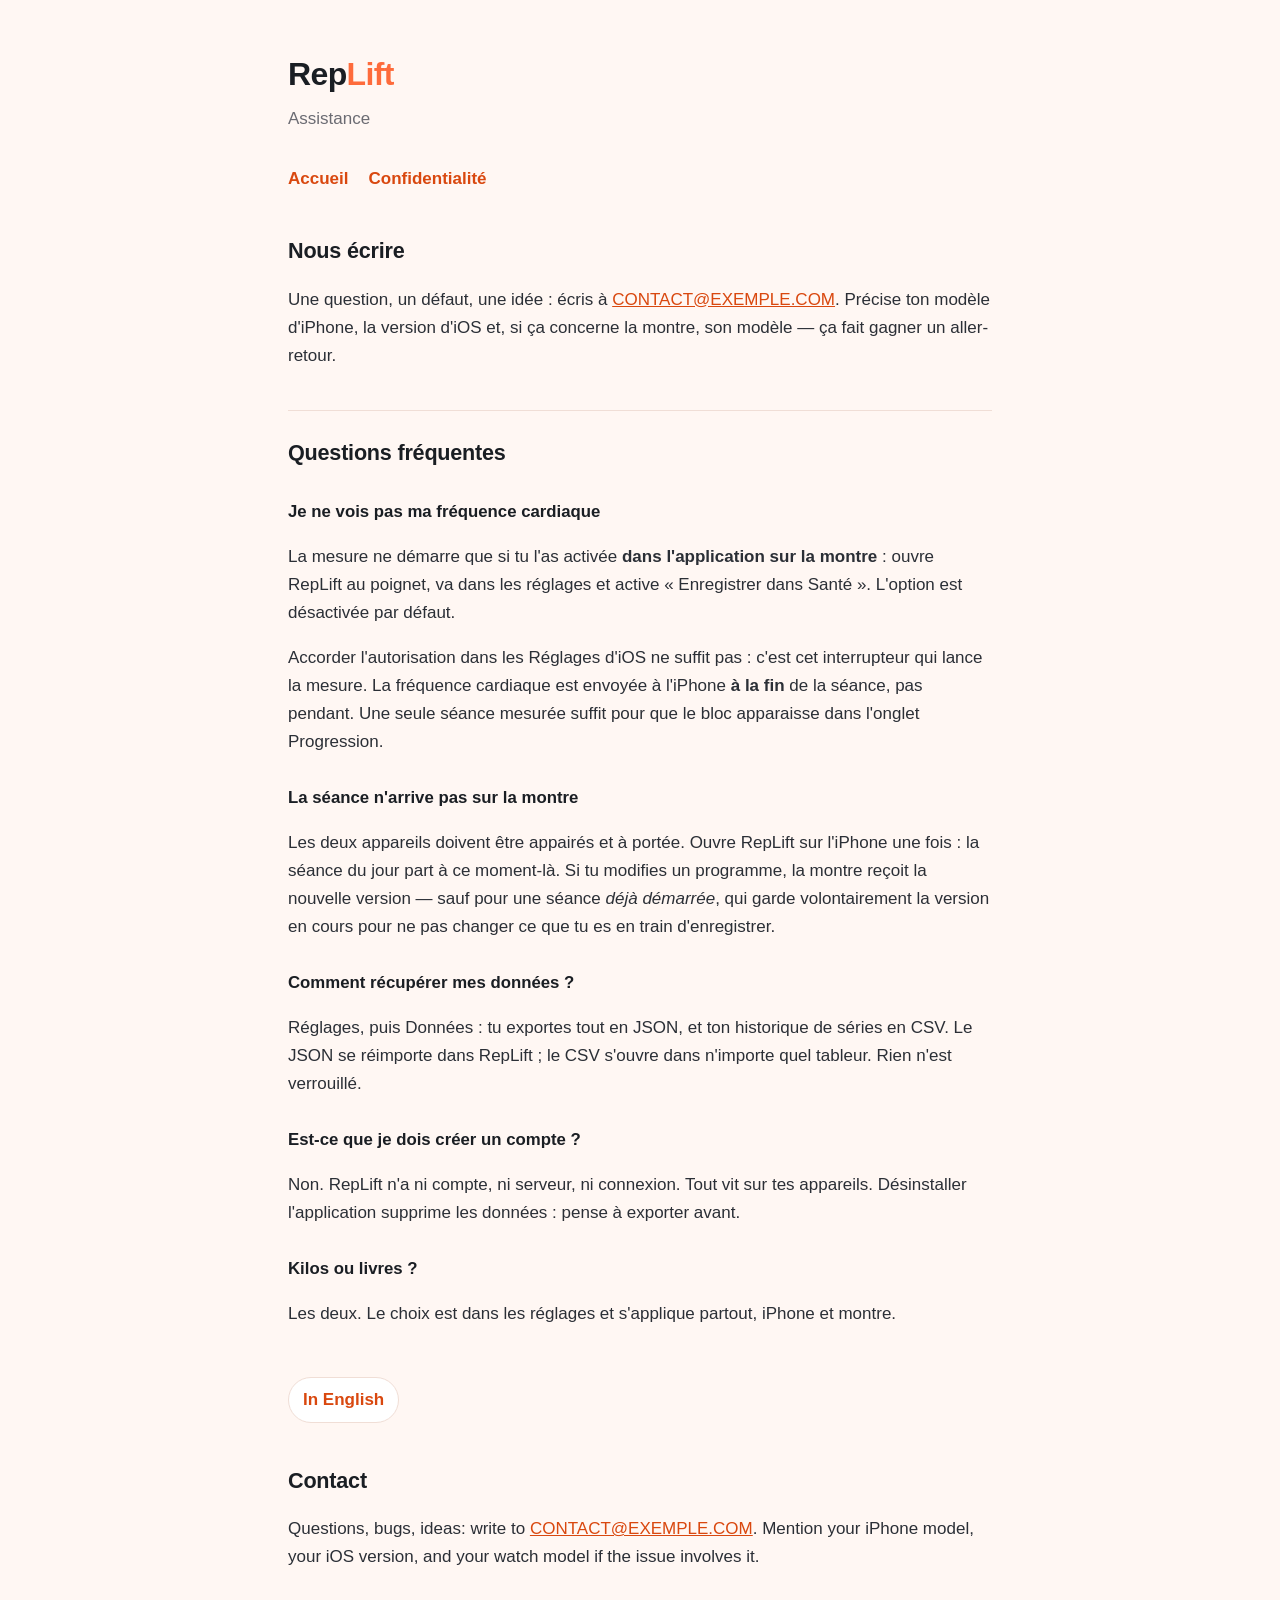
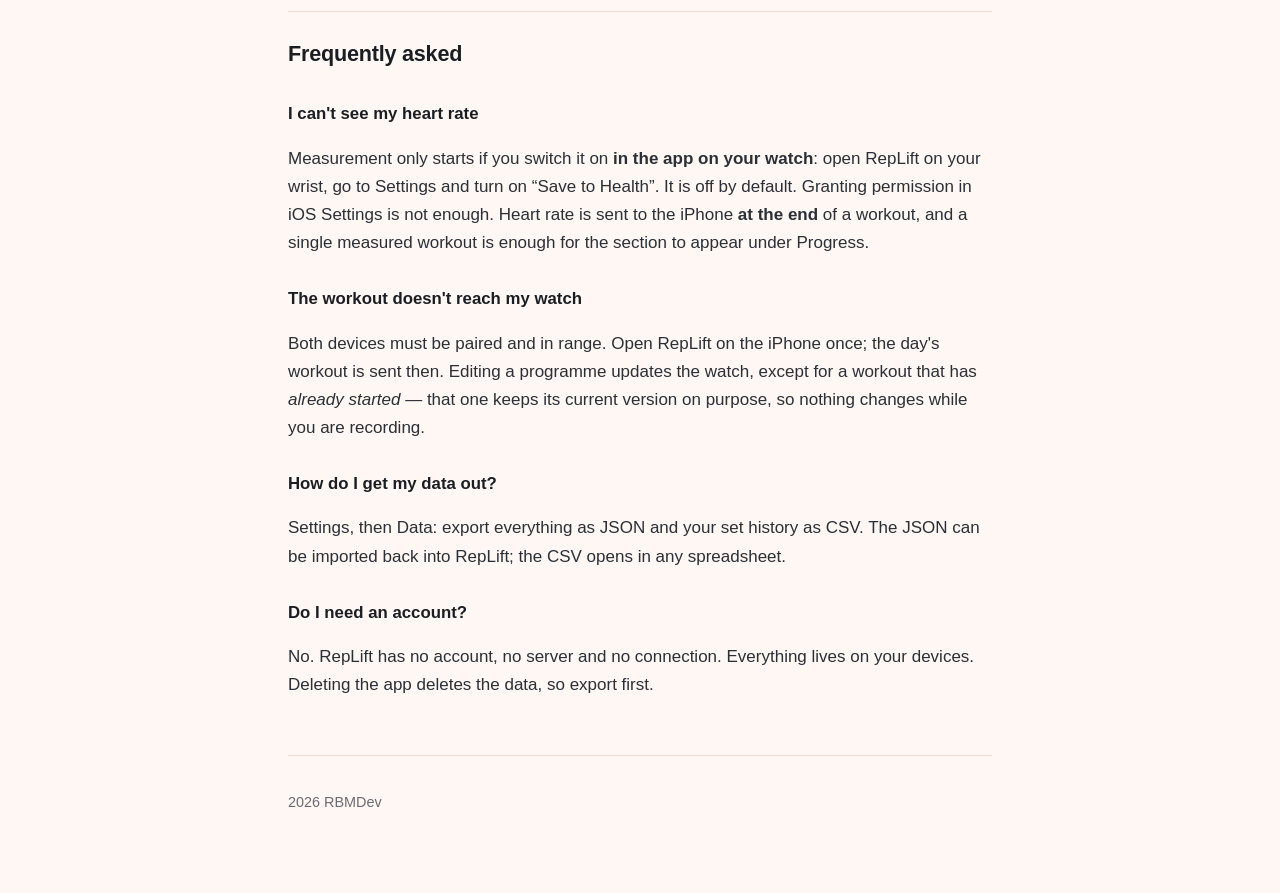
==== assistance.html @ a3e42a58 "Publier les pages exigées par l'App Store Trois pages en HTML simple, sans dépendance : accueil, ass" ====
<!doctype html>
<html lang="fr">
<head>
<meta charset="utf-8">
<meta name="viewport" content="width=device-width, initial-scale=1">
<title>Assistance — RepLift</title>
<meta name="description" content="Aide et contact pour RepLift : Apple Watch, fréquence cardiaque, sauvegardes.">
<link rel="stylesheet" href="style.css">
</head>
<body>
<div class="page">

<header>
  <h1 class="marque">Rep<span>Lift</span></h1>
  <p class="bandeau">Assistance</p>
</header>

<nav>
  <a href="index.html">Accueil</a>
  <a href="confidentialite.html">Confidentialité</a>
</nav>

<section>
  <h2>Nous écrire</h2>
  <p>
    Une question, un défaut, une idée : écris à
    <a href="mailto:CONTACT@EXEMPLE.COM">CONTACT@EXEMPLE.COM</a>.
    Précise ton modèle d'iPhone, la version d'iOS et, si ça concerne la montre,
    son modèle — ça fait gagner un aller-retour.
  </p>

  <h2>Questions fréquentes</h2>

  <h3>Je ne vois pas ma fréquence cardiaque</h3>
  <p>
    La mesure ne démarre que si tu l'as activée <strong>dans l'application sur
    la montre</strong> : ouvre RepLift au poignet, va dans les réglages et
    active « Enregistrer dans Santé ». L'option est désactivée par défaut.
  </p>
  <p>
    Accorder l'autorisation dans les Réglages d'iOS ne suffit pas : c'est cet
    interrupteur qui lance la mesure. La fréquence cardiaque est envoyée à
    l'iPhone <strong>à la fin</strong> de la séance, pas pendant. Une seule
    séance mesurée suffit pour que le bloc apparaisse dans l'onglet Progression.
  </p>

  <h3>La séance n'arrive pas sur la montre</h3>
  <p>
    Les deux appareils doivent être appairés et à portée. Ouvre RepLift sur
    l'iPhone une fois : la séance du jour part à ce moment-là. Si tu modifies
    un programme, la montre reçoit la nouvelle version — sauf pour une séance
    <em>déjà démarrée</em>, qui garde volontairement la version en cours pour
    ne pas changer ce que tu es en train d'enregistrer.
  </p>

  <h3>Comment récupérer mes données ?</h3>
  <p>
    Réglages, puis Données : tu exportes tout en JSON, et ton historique de
    séries en CSV. Le JSON se réimporte dans RepLift ; le CSV s'ouvre dans
    n'importe quel tableur. Rien n'est verrouillé.
  </p>

  <h3>Est-ce que je dois créer un compte ?</h3>
  <p>
    Non. RepLift n'a ni compte, ni serveur, ni connexion. Tout vit sur tes
    appareils. Désinstaller l'application supprime les données : pense à
    exporter avant.
  </p>

  <h3>Kilos ou livres ?</h3>
  <p>
    Les deux. Le choix est dans les réglages et s'applique partout, iPhone et
    montre.
  </p>
</section>

<a class="langue" href="#english">In English</a>

<section id="english" lang="en">
  <h2>Contact</h2>
  <p>
    Questions, bugs, ideas: write to
    <a href="mailto:CONTACT@EXEMPLE.COM">CONTACT@EXEMPLE.COM</a>.
    Mention your iPhone model, your iOS version, and your watch model if the
    issue involves it.
  </p>

  <h2>Frequently asked</h2>

  <h3>I can't see my heart rate</h3>
  <p>
    Measurement only starts if you switch it on <strong>in the app on your
    watch</strong>: open RepLift on your wrist, go to Settings and turn on
    “Save to Health”. It is off by default. Granting permission in iOS Settings
    is not enough. Heart rate is sent to the iPhone <strong>at the end</strong>
    of a workout, and a single measured workout is enough for the section to
    appear under Progress.
  </p>

  <h3>The workout doesn't reach my watch</h3>
  <p>
    Both devices must be paired and in range. Open RepLift on the iPhone once;
    the day's workout is sent then. Editing a programme updates the watch,
    except for a workout that has <em>already started</em> — that one keeps its
    current version on purpose, so nothing changes while you are recording.
  </p>

  <h3>How do I get my data out?</h3>
  <p>
    Settings, then Data: export everything as JSON and your set history as CSV.
    The JSON can be imported back into RepLift; the CSV opens in any
    spreadsheet.
  </p>

  <h3>Do I need an account?</h3>
  <p>
    No. RepLift has no account, no server and no connection. Everything lives on
    your devices. Deleting the app deletes the data, so export first.
  </p>
</section>

<footer>
  <p>2026 RBMDev</p>
</footer>

</div>
</body>
</html>
---- style.css ----
/* Palette reprise de l'application : corail #FE6B3B, encre #1A1E23. */
:root {
  --accent: #D9480F;          /* corail assombri : 4,6:1 sur le fond clair */
  --accent-vif: #FE6B3B;
  --encre: #1A1E23;
  --texte: #2B2F36;
  --discret: #6B6B72;
  --fond: #FFF7F3;
  --carte: #FFFFFF;
  --bordure: #F0DED6;
}
@media (prefers-color-scheme: dark) {
  :root {
    --accent: #FF8A5F;
    --accent-vif: #FE6B3B;
    --encre: #F5F5F7;
    --texte: #D8D8DE;
    --discret: #9A9AA2;
    --fond: #0B0B0D;
    --carte: #16161A;
    --bordure: #27272E;
  }
}
* { box-sizing: border-box; }
body {
  margin: 0;
  padding: 0 16px 64px;
  background: var(--fond);
  color: var(--texte);
  font: 17px/1.65 -apple-system, BlinkMacSystemFont, "Segoe UI", Roboto, Helvetica, Arial, sans-serif;
  -webkit-text-size-adjust: 100%;
}
.page { max-width: 44rem; margin: 0 auto; }
header { padding: 48px 0 8px; }
.marque {
  font-size: 2rem; font-weight: 800; letter-spacing: -0.02em;
  color: var(--encre); margin: 0;
}
.marque span { color: var(--accent-vif); }
.bandeau { color: var(--discret); margin: 4px 0 0; }
nav { margin: 24px 0 8px; display: flex; flex-wrap: wrap; gap: 8px 20px; }
nav a { color: var(--accent); text-decoration: none; font-weight: 600; }
nav a:hover { text-decoration: underline; }
h2 {
  color: var(--encre); font-size: 1.35rem; letter-spacing: -0.01em;
  margin: 40px 0 8px; padding-top: 24px; border-top: 1px solid var(--bordure);
}
h3 { color: var(--encre); font-size: 1.05rem; margin: 28px 0 4px; }
section > h2:first-child { border-top: none; padding-top: 0; }
.carte {
  background: var(--carte); border: 1px solid var(--bordure);
  border-radius: 14px; padding: 4px 20px 20px; margin: 20px 0;
}
a { color: var(--accent); }
ul { padding-left: 1.2em; }
li { margin: 6px 0; }
.langue {
  display: inline-block; margin: 32px 0 0; padding: 8px 14px;
  border: 1px solid var(--bordure); border-radius: 999px;
  background: var(--carte); text-decoration: none; font-weight: 600;
}
footer {
  margin-top: 56px; padding-top: 20px; border-top: 1px solid var(--bordure);
  color: var(--discret); font-size: 0.9rem;
}
code {
  background: var(--carte); border: 1px solid var(--bordure);
  border-radius: 6px; padding: 1px 6px; font-size: 0.9em;
}
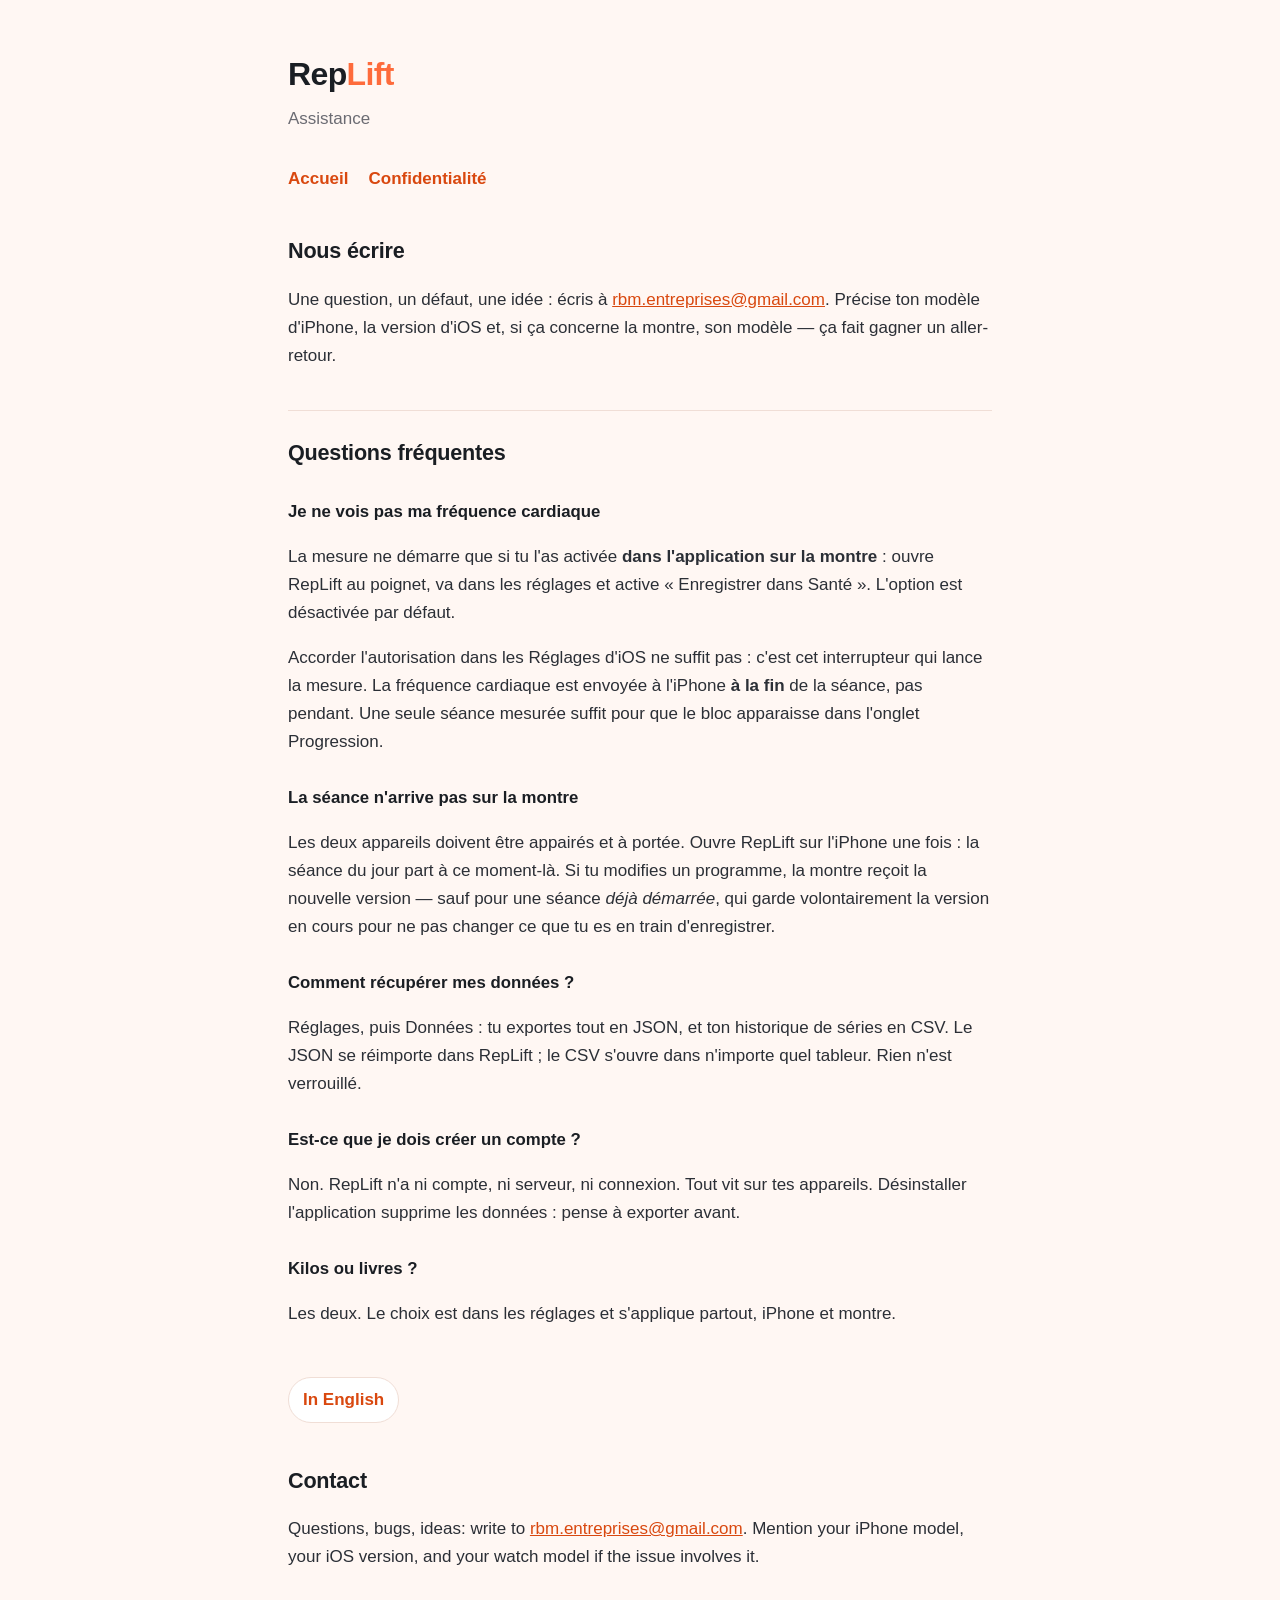
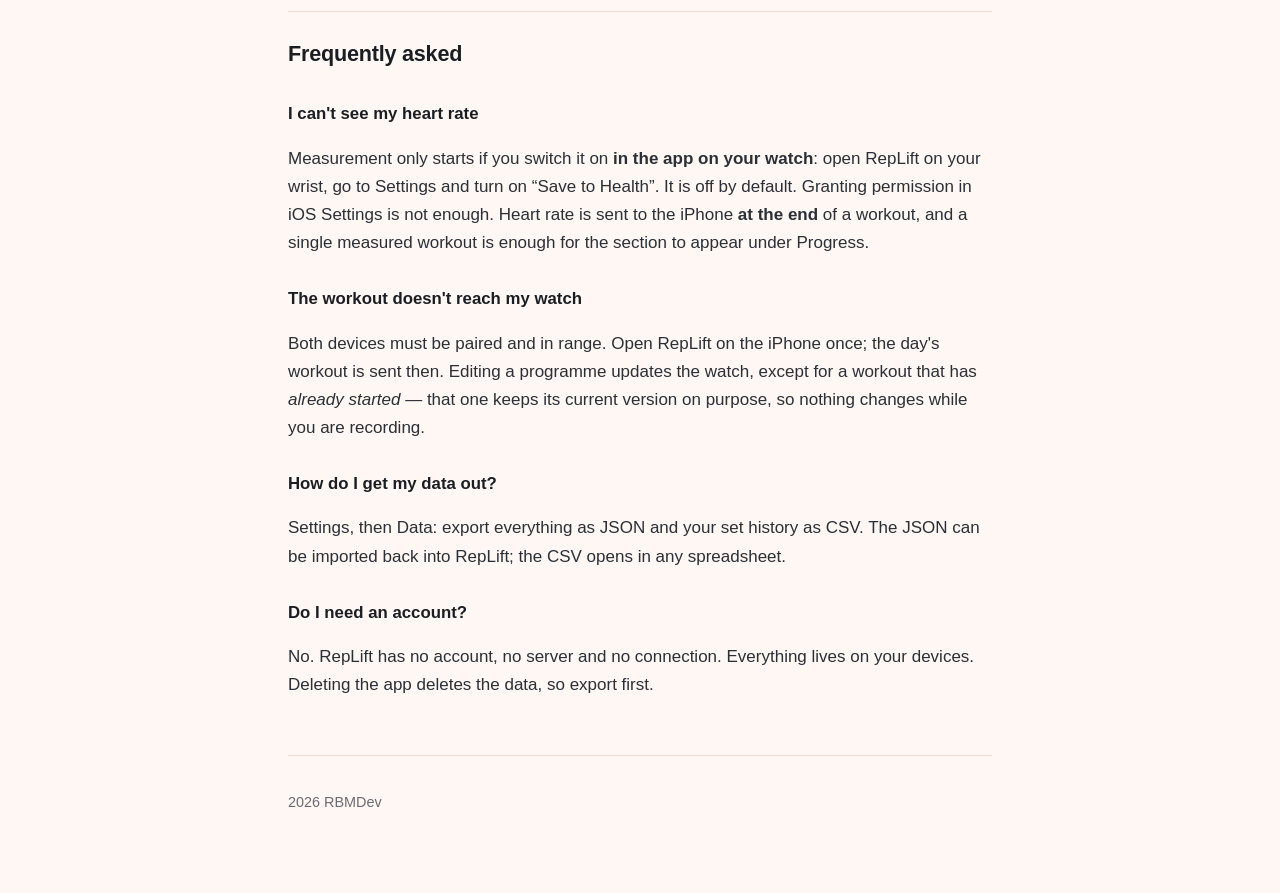
==== commit 58e3464d: "Mettre l'adresse de contact sur les pages publiques Une page d'assistance sans adresse joignable est" ====
--- a/assistance.html
+++ b/assistance.html
@@ -24,7 +24,7 @@
   <h2>Nous écrire</h2>
   <p>
     Une question, un défaut, une idée : écris à
-    <a href="mailto:CONTACT@EXEMPLE.COM">CONTACT@EXEMPLE.COM</a>.
+    <a href="mailto:rbm.entreprises@gmail.com">rbm.entreprises@gmail.com</a>.
     Précise ton modèle d'iPhone, la version d'iOS et, si ça concerne la montre,
     son modèle — ça fait gagner un aller-retour.
   </p>
@@ -80,7 +80,7 @@
   <h2>Contact</h2>
   <p>
     Questions, bugs, ideas: write to
-    <a href="mailto:CONTACT@EXEMPLE.COM">CONTACT@EXEMPLE.COM</a>.
+    <a href="mailto:rbm.entreprises@gmail.com">rbm.entreprises@gmail.com</a>.
     Mention your iPhone model, your iOS version, and your watch model if the
     issue involves it.
   </p>
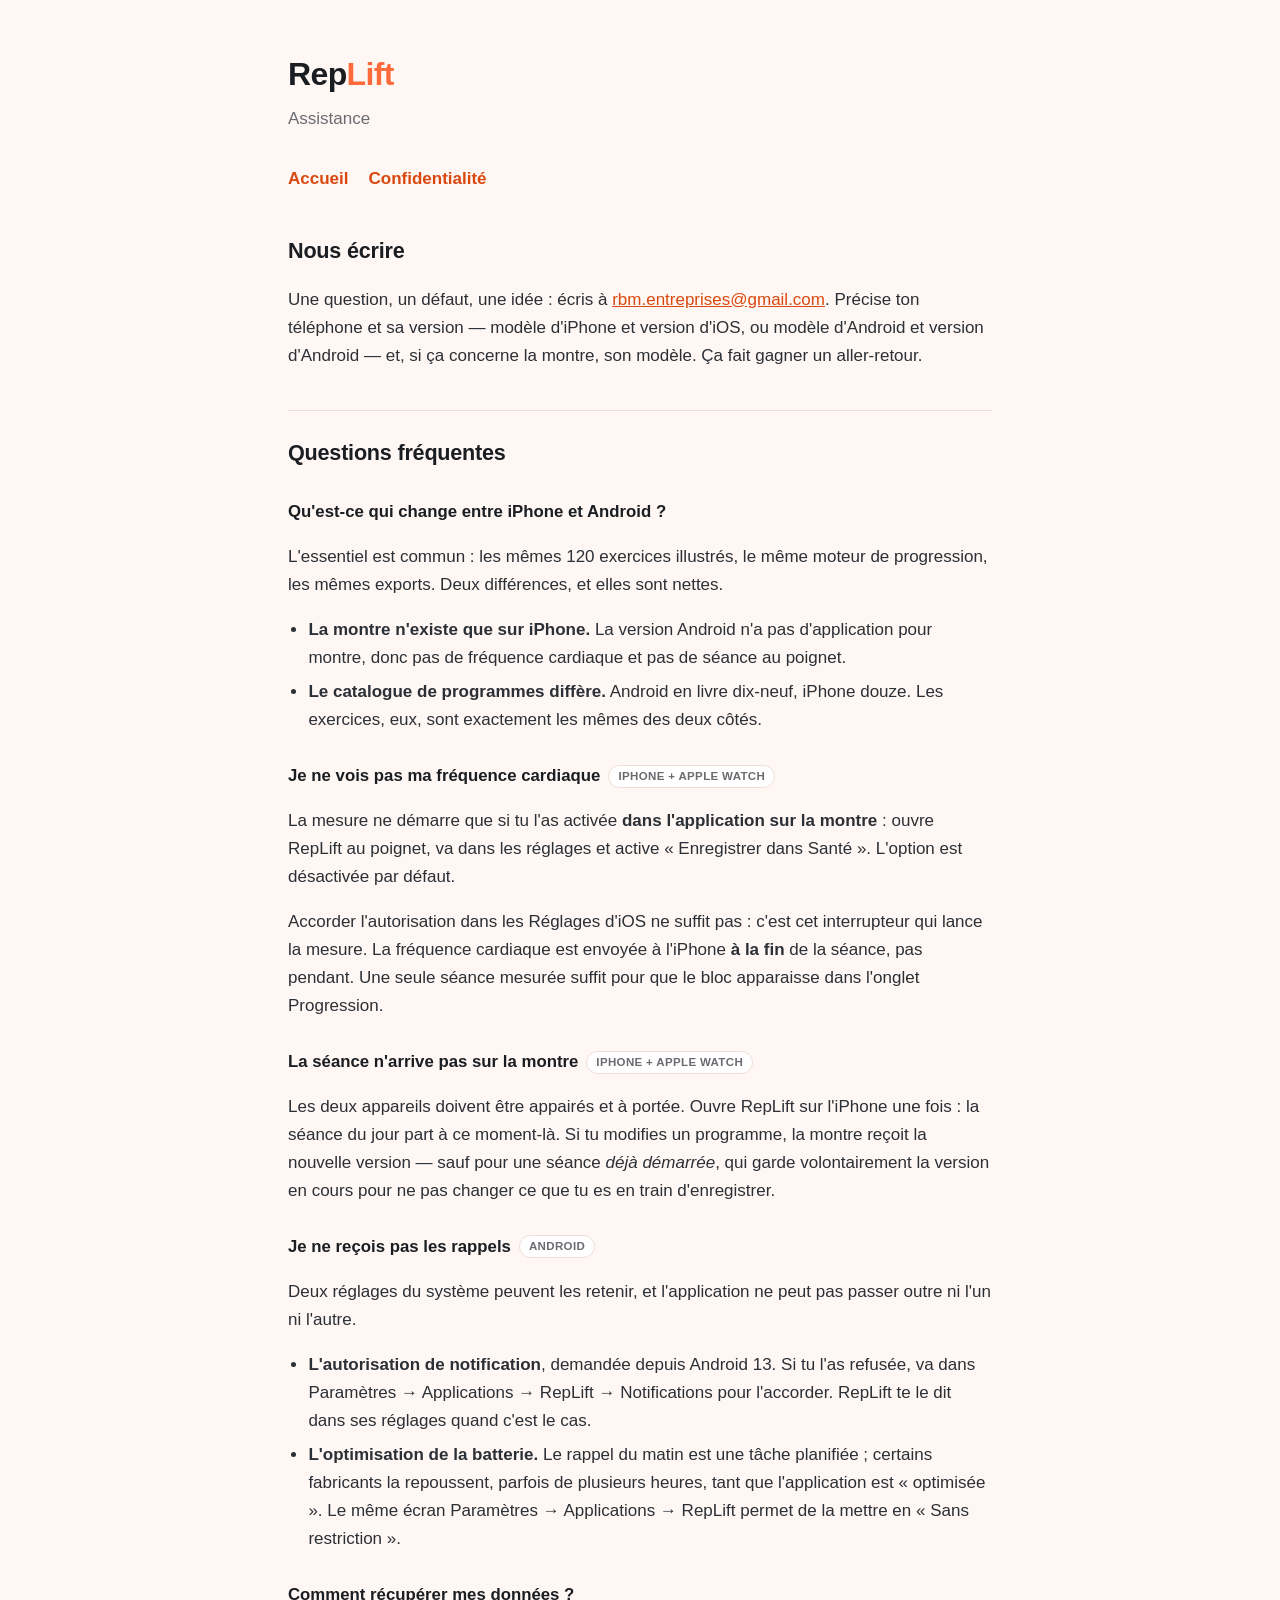
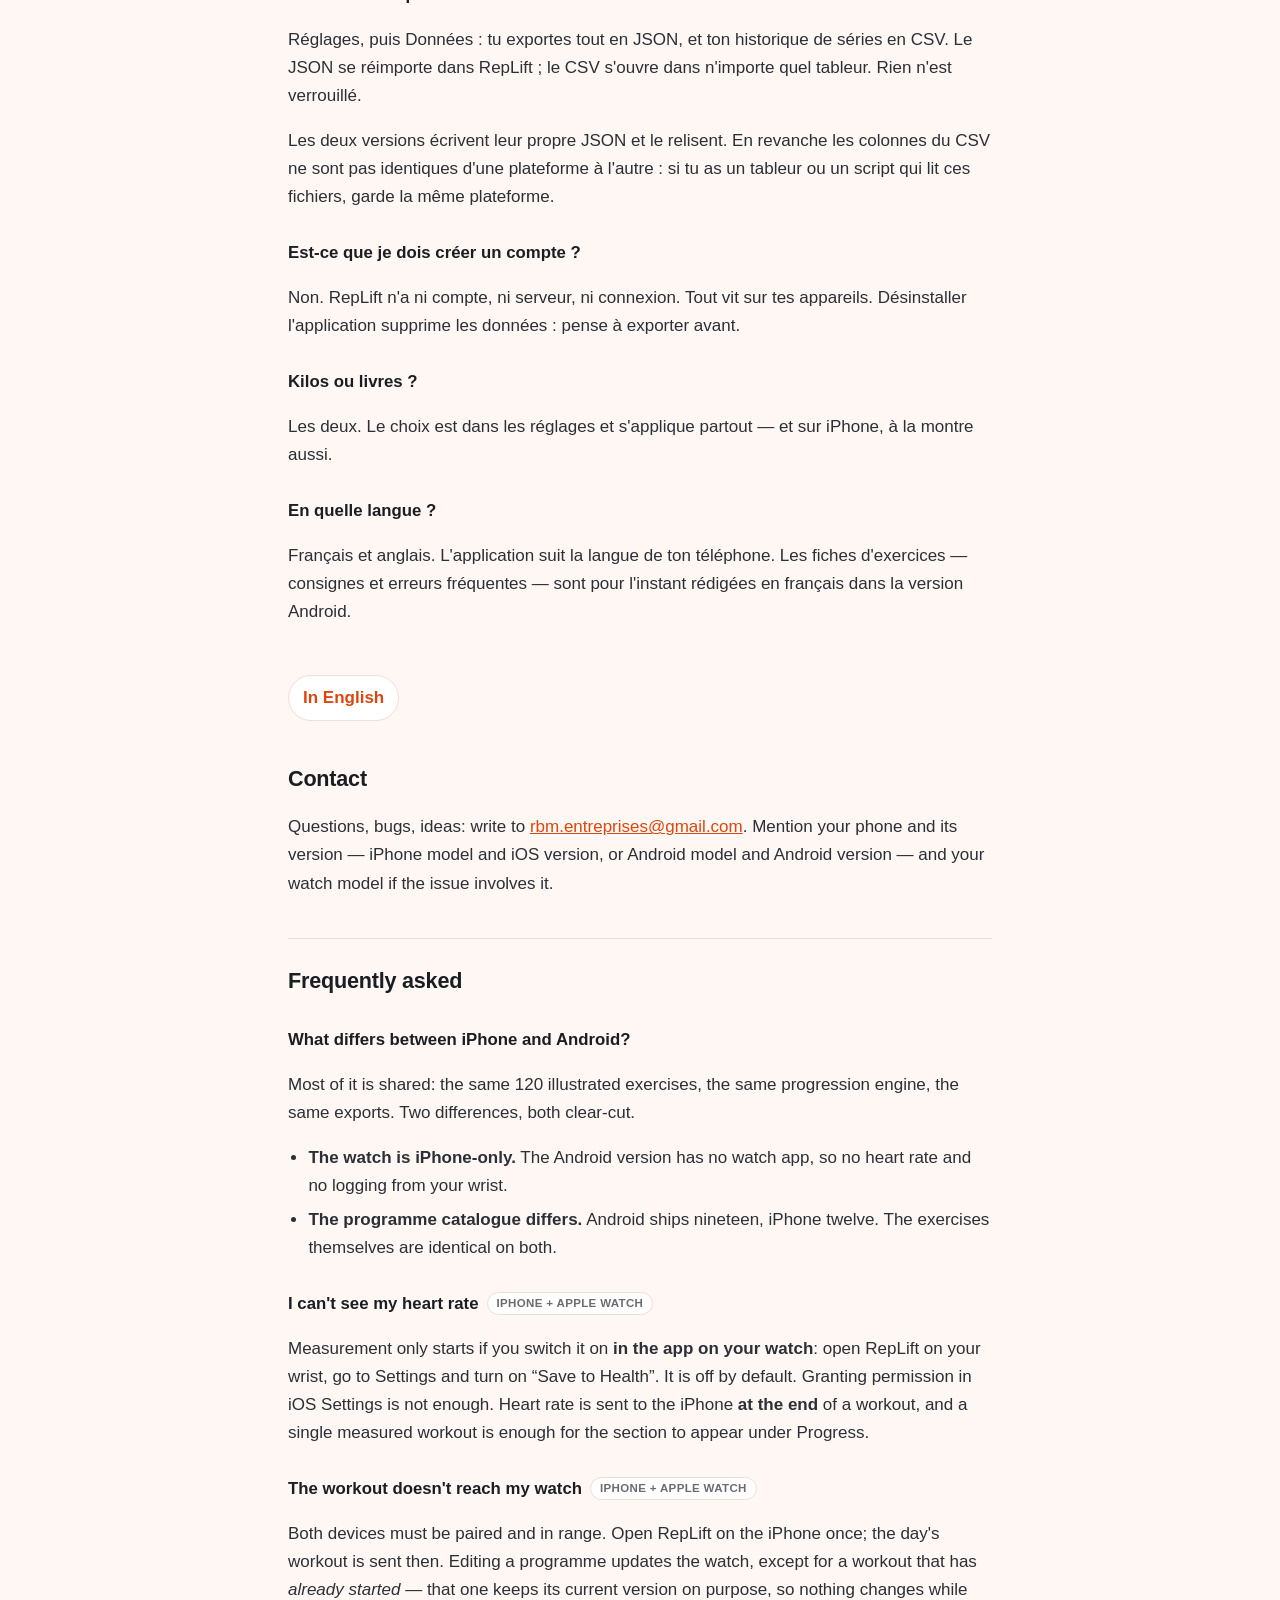
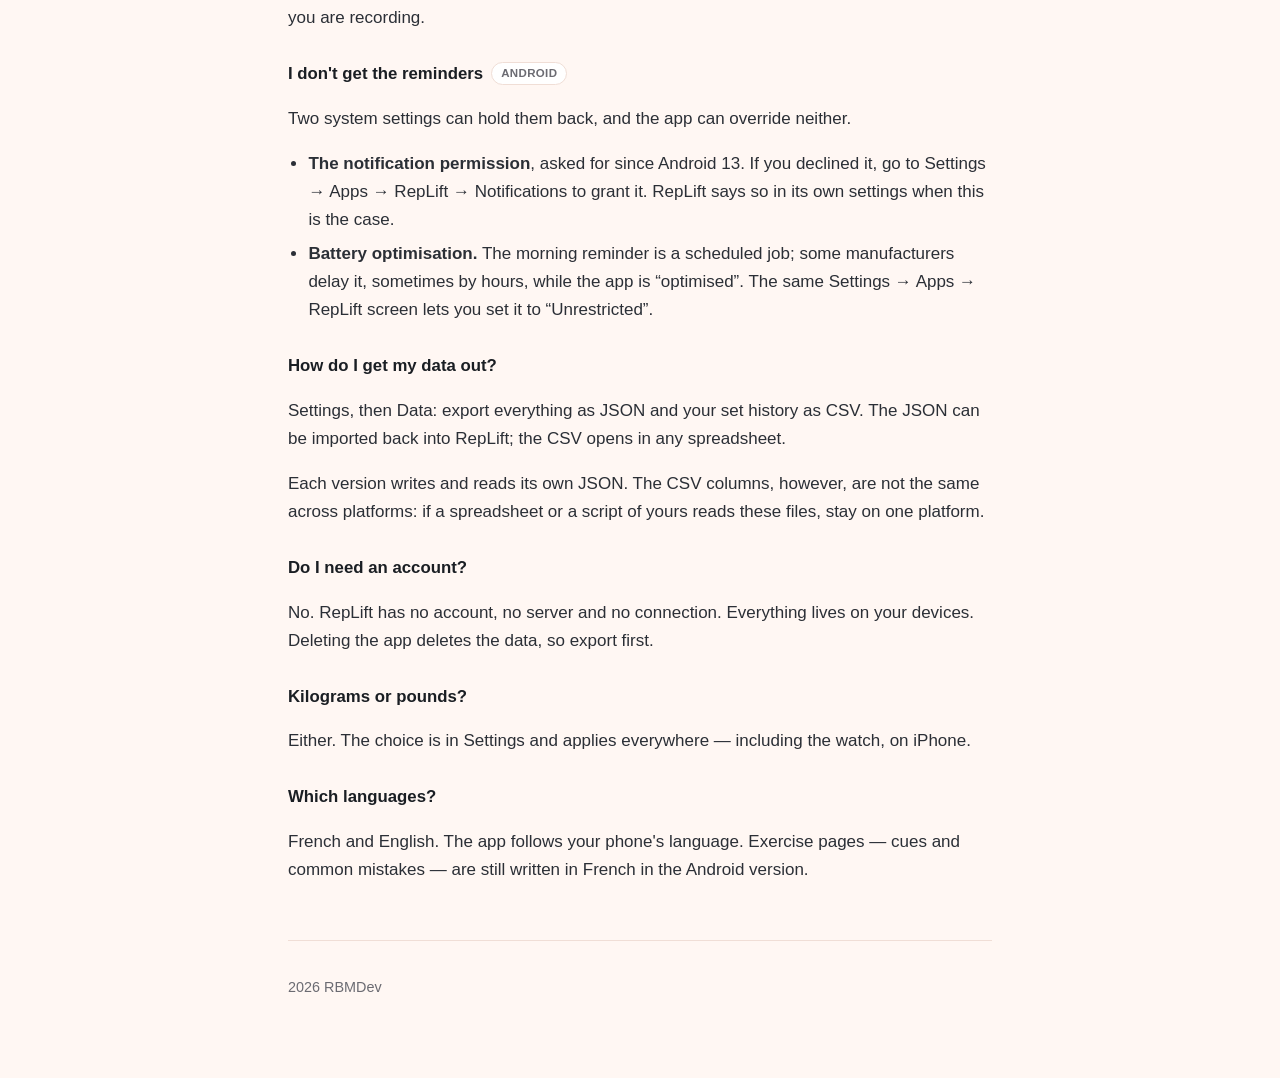
==== commit d9d69ad6: "Valoir aussi pour Android Les pages servaient une application iPhone et une montre ; elles servent m" ====
--- a/assistance.html
+++ b/assistance.html
@@ -4,7 +4,7 @@
 <meta charset="utf-8">
 <meta name="viewport" content="width=device-width, initial-scale=1">
 <title>Assistance — RepLift</title>
-<meta name="description" content="Aide et contact pour RepLift : Apple Watch, fréquence cardiaque, sauvegardes.">
+<meta name="description" content="Aide et contact pour RepLift sur iPhone, Apple Watch et Android : rappels, fréquence cardiaque, sauvegardes.">
 <link rel="stylesheet" href="style.css">
 </head>
 <body>
@@ -25,13 +25,32 @@
   <p>
     Une question, un défaut, une idée : écris à
     <a href="mailto:rbm.entreprises@gmail.com">rbm.entreprises@gmail.com</a>.
-    Précise ton modèle d'iPhone, la version d'iOS et, si ça concerne la montre,
-    son modèle — ça fait gagner un aller-retour.
+    Précise ton téléphone et sa version — modèle d'iPhone et version d'iOS, ou
+    modèle d'Android et version d'Android — et, si ça concerne la montre, son
+    modèle. Ça fait gagner un aller-retour.
   </p>
 
   <h2>Questions fréquentes</h2>
 
-  <h3>Je ne vois pas ma fréquence cardiaque</h3>
+  <h3>Qu'est-ce qui change entre iPhone et Android ?</h3>
+  <p>
+    L'essentiel est commun : les mêmes 120 exercices illustrés, le même moteur
+    de progression, les mêmes exports. Deux différences, et elles sont nettes.
+  </p>
+  <ul>
+    <li>
+      <strong>La montre n'existe que sur iPhone.</strong> La version Android
+      n'a pas d'application pour montre, donc pas de fréquence cardiaque et
+      pas de séance au poignet.
+    </li>
+    <li>
+      <strong>Le catalogue de programmes diffère.</strong> Android en livre
+      dix-neuf, iPhone douze. Les exercices, eux, sont exactement les mêmes des
+      deux côtés.
+    </li>
+  </ul>
+
+  <h3>Je ne vois pas ma fréquence cardiaque<span class="plateforme">iPhone + Apple Watch</span></h3>
   <p>
     La mesure ne démarre que si tu l'as activée <strong>dans l'application sur
     la montre</strong> : ouvre RepLift au poignet, va dans les réglages et
@@ -44,7 +63,7 @@
     séance mesurée suffit pour que le bloc apparaisse dans l'onglet Progression.
   </p>
 
-  <h3>La séance n'arrive pas sur la montre</h3>
+  <h3>La séance n'arrive pas sur la montre<span class="plateforme">iPhone + Apple Watch</span></h3>
   <p>
     Les deux appareils doivent être appairés et à portée. Ouvre RepLift sur
     l'iPhone une fois : la séance du jour part à ce moment-là. Si tu modifies
@@ -53,12 +72,38 @@
     ne pas changer ce que tu es en train d'enregistrer.
   </p>
 
+  <h3>Je ne reçois pas les rappels<span class="plateforme">Android</span></h3>
+  <p>
+    Deux réglages du système peuvent les retenir, et l'application ne peut pas
+    passer outre ni l'un ni l'autre.
+  </p>
+  <ul>
+    <li>
+      <strong>L'autorisation de notification</strong>, demandée depuis
+      Android&nbsp;13. Si tu l'as refusée, va dans Paramètres → Applications →
+      RepLift → Notifications pour l'accorder. RepLift te le dit dans ses
+      réglages quand c'est le cas.
+    </li>
+    <li>
+      <strong>L'optimisation de la batterie.</strong> Le rappel du matin est
+      une tâche planifiée ; certains fabricants la repoussent, parfois de
+      plusieurs heures, tant que l'application est « optimisée ». Le même écran
+      Paramètres → Applications → RepLift permet de la mettre en « Sans
+      restriction ».
+    </li>
+  </ul>
+
   <h3>Comment récupérer mes données ?</h3>
   <p>
     Réglages, puis Données : tu exportes tout en JSON, et ton historique de
     séries en CSV. Le JSON se réimporte dans RepLift ; le CSV s'ouvre dans
     n'importe quel tableur. Rien n'est verrouillé.
   </p>
+  <p>
+    Les deux versions écrivent leur propre JSON et le relisent. En revanche les
+    colonnes du CSV ne sont pas identiques d'une plateforme à l'autre : si tu
+    as un tableur ou un script qui lit ces fichiers, garde la même plateforme.
+  </p>
 
   <h3>Est-ce que je dois créer un compte ?</h3>
   <p>
@@ -69,8 +114,15 @@
 
   <h3>Kilos ou livres ?</h3>
   <p>
-    Les deux. Le choix est dans les réglages et s'applique partout, iPhone et
-    montre.
+    Les deux. Le choix est dans les réglages et s'applique partout — et sur
+    iPhone, à la montre aussi.
+  </p>
+
+  <h3>En quelle langue ?</h3>
+  <p>
+    Français et anglais. L'application suit la langue de ton téléphone. Les
+    fiches d'exercices — consignes et erreurs fréquentes — sont pour l'instant
+    rédigées en français dans la version Android.
   </p>
 </section>
 
@@ -81,13 +133,30 @@
   <p>
     Questions, bugs, ideas: write to
     <a href="mailto:rbm.entreprises@gmail.com">rbm.entreprises@gmail.com</a>.
-    Mention your iPhone model, your iOS version, and your watch model if the
-    issue involves it.
+    Mention your phone and its version — iPhone model and iOS version, or
+    Android model and Android version — and your watch model if the issue
+    involves it.
   </p>
 
   <h2>Frequently asked</h2>
 
-  <h3>I can't see my heart rate</h3>
+  <h3>What differs between iPhone and Android?</h3>
+  <p>
+    Most of it is shared: the same 120 illustrated exercises, the same
+    progression engine, the same exports. Two differences, both clear-cut.
+  </p>
+  <ul>
+    <li>
+      <strong>The watch is iPhone-only.</strong> The Android version has no
+      watch app, so no heart rate and no logging from your wrist.
+    </li>
+    <li>
+      <strong>The programme catalogue differs.</strong> Android ships
+      nineteen, iPhone twelve. The exercises themselves are identical on both.
+    </li>
+  </ul>
+
+  <h3>I can't see my heart rate<span class="plateforme">iPhone + Apple Watch</span></h3>
   <p>
     Measurement only starts if you switch it on <strong>in the app on your
     watch</strong>: open RepLift on your wrist, go to Settings and turn on
@@ -97,7 +166,7 @@
     appear under Progress.
   </p>
 
-  <h3>The workout doesn't reach my watch</h3>
+  <h3>The workout doesn't reach my watch<span class="plateforme">iPhone + Apple Watch</span></h3>
   <p>
     Both devices must be paired and in range. Open RepLift on the iPhone once;
     the day's workout is sent then. Editing a programme updates the watch,
@@ -105,17 +174,54 @@
     current version on purpose, so nothing changes while you are recording.
   </p>
 
+  <h3>I don't get the reminders<span class="plateforme">Android</span></h3>
+  <p>
+    Two system settings can hold them back, and the app can override neither.
+  </p>
+  <ul>
+    <li>
+      <strong>The notification permission</strong>, asked for since
+      Android&nbsp;13. If you declined it, go to Settings → Apps → RepLift →
+      Notifications to grant it. RepLift says so in its own settings when this
+      is the case.
+    </li>
+    <li>
+      <strong>Battery optimisation.</strong> The morning reminder is a
+      scheduled job; some manufacturers delay it, sometimes by hours, while the
+      app is “optimised”. The same Settings → Apps → RepLift screen lets you
+      set it to “Unrestricted”.
+    </li>
+  </ul>
+
   <h3>How do I get my data out?</h3>
   <p>
     Settings, then Data: export everything as JSON and your set history as CSV.
     The JSON can be imported back into RepLift; the CSV opens in any
     spreadsheet.
   </p>
+  <p>
+    Each version writes and reads its own JSON. The CSV columns, however, are
+    not the same across platforms: if a spreadsheet or a script of yours reads
+    these files, stay on one platform.
+  </p>
 
   <h3>Do I need an account?</h3>
   <p>
     No. RepLift has no account, no server and no connection. Everything lives on
     your devices. Deleting the app deletes the data, so export first.
+  </p>
+
+  <h3>Kilograms or pounds?</h3>
+  <p>
+    Either. The choice is in Settings and applies everywhere — including the
+    watch, on iPhone.
+  </p>
+
+  <h3>Which languages?</h3>
+  <p>
+    French and English. The app follows your phone's language. Exercise
+    pages — cues and common mistakes — are still written in French in the
+    Android version.
   </p>
 </section>
 
--- a/style.css
+++ b/style.css
@@ -63,6 +63,16 @@
   margin-top: 56px; padding-top: 20px; border-top: 1px solid var(--bordure);
   color: var(--discret); font-size: 0.9rem;
 }
+/* Étiquette de plateforme, pour les sections qui ne valent que d'un côté. */
+.plateforme {
+  display: inline-block; margin-left: 8px; padding: 1px 9px;
+  border: 1px solid var(--bordure); border-radius: 999px;
+  background: var(--carte); color: var(--discret);
+  font-size: 0.72rem; font-weight: 700; letter-spacing: 0.03em;
+  text-transform: uppercase; vertical-align: 0.2em; white-space: nowrap;
+}
+h3 .plateforme { vertical-align: 0.15em; }
+
 code {
   background: var(--carte); border: 1px solid var(--bordure);
   border-radius: 6px; padding: 1px 6px; font-size: 0.9em;
